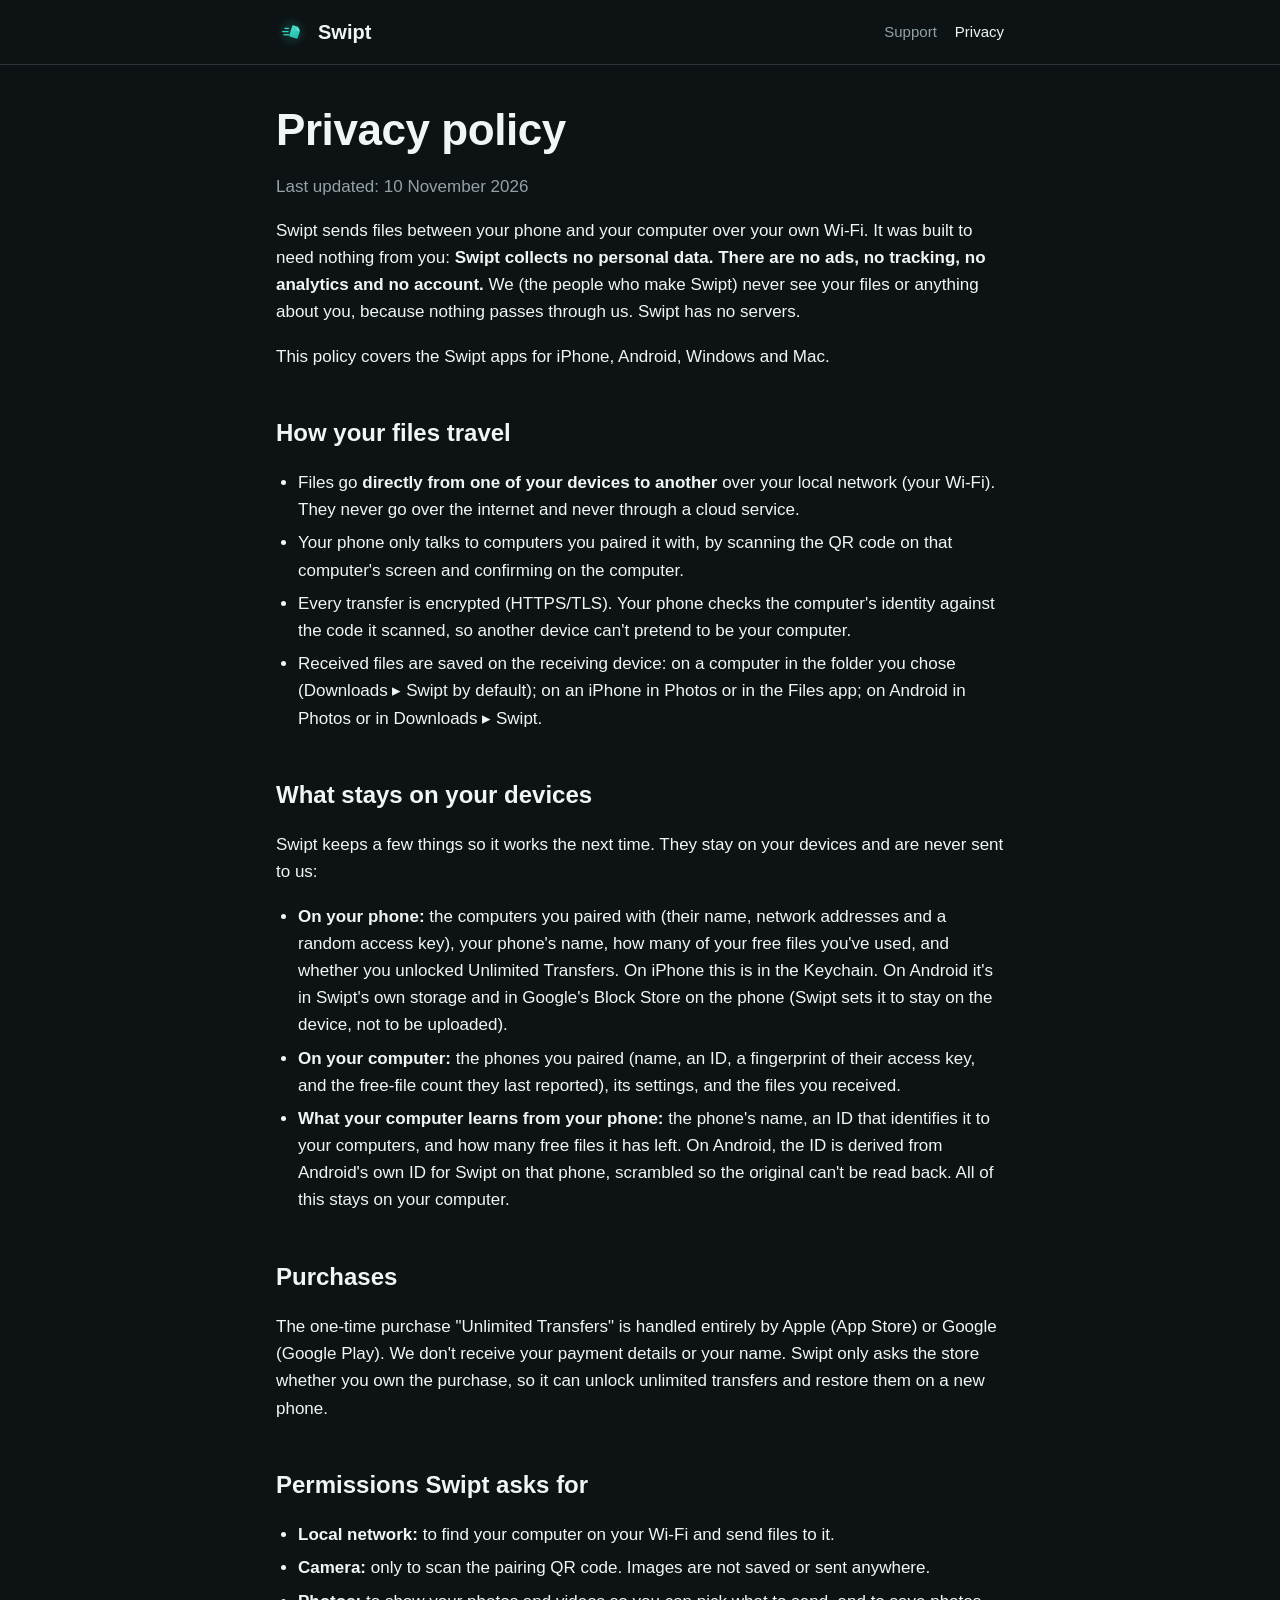
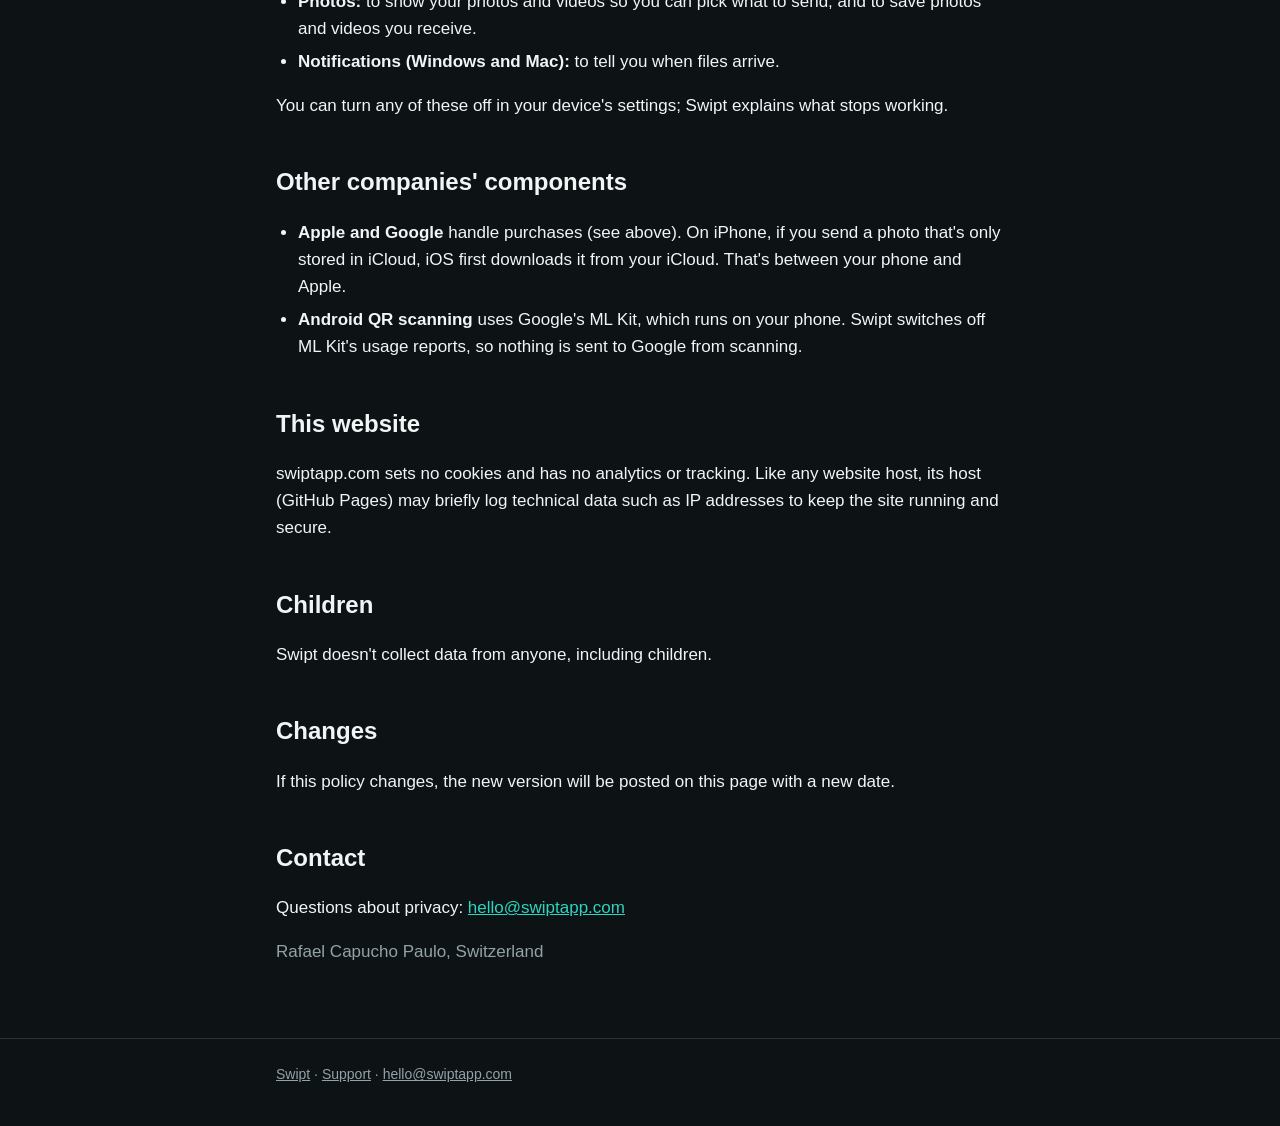
==== privacy/index.html @ dab8bc19 "Publish swiptapp.com (Swipt-Setup-1.0.0.exe)" ====
<!doctype html>
<html lang="en">
<head>
<meta charset="utf-8">
<meta name="viewport" content="width=device-width, initial-scale=1">
<title>Privacy policy · Swipt</title>
<meta name="description" content="Swipt collects no personal data: no ads, no tracking, no analytics, no account.">
<link rel="icon" href="/icon.png">
<link rel="apple-touch-icon" href="/icon.png">
<link rel="stylesheet" href="/style.css">
</head>
<body>
<header class="site"><div class="wrap">
  <a class="brand" href="/"><img src="/icon.png" alt="">Swipt</a>
  <nav class="site"><a href="/support/">Support</a><a href="/privacy/" aria-current="page">Privacy</a></nav>
</div></header>

<main><div class="wrap prose">
  <h1>Privacy policy</h1>
  <p class="muted">Last updated: 10 November 2026</p>

  <p>Swipt sends files between your phone and your computer over your own Wi-Fi. It was built to need nothing from you: <strong>Swipt collects no personal data. There are no ads, no tracking, no analytics and no account.</strong> We (the people who make Swipt) never see your files or anything about you, because nothing passes through us. Swipt has no servers.</p>
  <p>This policy covers the Swipt apps for iPhone, Android, Windows and Mac.</p>

  <h2>How your files travel</h2>
  <ul>
    <li>Files go <strong>directly from one of your devices to another</strong> over your local network (your Wi-Fi). They never go over the internet and never through a cloud service.</li>
    <li>Your phone only talks to computers you paired it with, by scanning the QR code on that computer's screen and confirming on the computer.</li>
    <li>Every transfer is encrypted (HTTPS/TLS). Your phone checks the computer's identity against the code it scanned, so another device can't pretend to be your computer.</li>
    <li>Received files are saved on the receiving device: on a computer in the folder you chose (Downloads ▸ Swipt by default); on an iPhone in Photos or in the Files app; on Android in Photos or in Downloads ▸ Swipt.</li>
  </ul>

  <h2>What stays on your devices</h2>
  <p>Swipt keeps a few things so it works the next time. They stay on your devices and are never sent to us:</p>
  <ul>
    <li><strong>On your phone:</strong> the computers you paired with (their name, network addresses and a random access key), your phone's name, how many of your free files you've used, and whether you unlocked Unlimited Transfers. On iPhone this is in the Keychain. On Android it's in Swipt's own storage and in Google's Block Store on the phone (Swipt sets it to stay on the device, not to be uploaded).</li>
    <li><strong>On your computer:</strong> the phones you paired (name, an ID, a fingerprint of their access key, and the free-file count they last reported), its settings, and the files you received.</li>
    <li><strong>What your computer learns from your phone:</strong> the phone's name, an ID that identifies it to your computers, and how many free files it has left. On Android, the ID is derived from Android's own ID for Swipt on that phone, scrambled so the original can't be read back. All of this stays on your computer.</li>
  </ul>

  <h2>Purchases</h2>
  <p>The one-time purchase "Unlimited Transfers" is handled entirely by Apple (App Store) or Google (Google Play). We don't receive your payment details or your name. Swipt only asks the store whether you own the purchase, so it can unlock unlimited transfers and restore them on a new phone.</p>

  <h2>Permissions Swipt asks for</h2>
  <ul>
    <li><strong>Local network:</strong> to find your computer on your Wi-Fi and send files to it.</li>
    <li><strong>Camera:</strong> only to scan the pairing QR code. Images are not saved or sent anywhere.</li>
    <li><strong>Photos:</strong> to show your photos and videos so you can pick what to send, and to save photos and videos you receive.</li>
    <li><strong>Notifications (Windows and Mac):</strong> to tell you when files arrive.</li>
  </ul>
  <p>You can turn any of these off in your device's settings; Swipt explains what stops working.</p>

  <h2>Other companies' components</h2>
  <ul>
    <li><strong>Apple and Google</strong> handle purchases (see above). On iPhone, if you send a photo that's only stored in iCloud, iOS first downloads it from your iCloud. That's between your phone and Apple.</li>
    <li><strong>Android QR scanning</strong> uses Google's ML Kit, which runs on your phone. Swipt switches off ML Kit's usage reports, so nothing is sent to Google from scanning.</li>
  </ul>

  <h2>This website</h2>
  <p>swiptapp.com sets no cookies and has no analytics or tracking. Like any website host, its host (GitHub Pages) may briefly log technical data such as IP addresses to keep the site running and secure.</p>

  <h2>Children</h2>
  <p>Swipt doesn't collect data from anyone, including children.</p>

  <h2>Changes</h2>
  <p>If this policy changes, the new version will be posted on this page with a new date.</p>

  <h2>Contact</h2>
  <p>Questions about privacy: <a href="mailto:hello@swiptapp.com">hello@swiptapp.com</a></p>
  <p class="muted">Rafael Capucho Paulo, Switzerland</p>
</div></main>

<footer class="site"><div class="wrap">
  <a href="/">Swipt</a> · <a href="/support/">Support</a> · <a href="mailto:hello@swiptapp.com">hello@swiptapp.com</a>
</div></footer>
</body>
</html>
---- style.css ----
/* swiptapp.com: the app's own look (packages/swipt_ui/lib/src/colors.dart), dark only. */
:root {
  --background: #0d1214;
  --surface: #151c1f;
  --surface-high: #1e272b;
  --outline: #29343a;
  --teal: #2dd4bf;
  --teal-light: #8df0e1;
  --on-teal: #032b27;
  --text: #f1f5f6;
  --text-muted: #93a2a8;
  color-scheme: dark;
}

* { box-sizing: border-box; }

body {
  margin: 0;
  background: var(--background);
  color: var(--text);
  font: 17px/1.6 -apple-system, BlinkMacSystemFont, "Segoe UI", Roboto, "Helvetica Neue", Arial, sans-serif;
  -webkit-font-smoothing: antialiased;
}

a { color: var(--teal); }
a:hover { color: var(--teal-light); }

.wrap { max-width: 760px; margin: 0 auto; padding: 0 16px; }

header.site {
  border-bottom: 1px solid var(--outline);
}
header.site .wrap {
  display: flex; align-items: center; justify-content: space-between; gap: 16px;
  min-height: 64px; flex-wrap: wrap;
}
.brand {
  display: flex; align-items: center; gap: 10px;
  color: var(--text); text-decoration: none; font-weight: 700; font-size: 20px;
}
.brand img { width: 32px; height: 32px; border-radius: 8px; }
nav.site a { color: var(--text-muted); text-decoration: none; margin-left: 18px; font-size: 15px; }
nav.site a:first-child { margin-left: 0; }
nav.site a:hover, nav.site a[aria-current="page"] { color: var(--text); }

main { padding: 40px 0 56px; }

h1 { font-size: clamp(30px, 6vw, 44px); line-height: 1.15; margin: 0 0 16px; letter-spacing: -0.01em; }
h2 { font-size: 24px; margin: 44px 0 12px; }
h3 { font-size: 18px; margin: 28px 0 6px; }
p, li { color: var(--text); }
.muted { color: var(--text-muted); }
.lead { font-size: 19px; color: var(--text-muted); max-width: 38em; }

.hero { text-align: center; padding-top: 16px; }
.hero img.mark { width: 96px; height: 96px; border-radius: 22px; margin-bottom: 20px; }
.hero .lead { margin: 0 auto; }
.tagline { color: var(--teal); font-weight: 600; margin: 0 0 18px; }

.downloads {
  display: grid; grid-template-columns: repeat(auto-fit, minmax(250px, 1fr)); gap: 12px;
  margin: 32px 0 8px;
}
.button {
  display: block; padding: 14px 16px; border-radius: 14px; text-align: center;
  text-decoration: none; font-weight: 600; border: 1px solid var(--outline);
  background: var(--surface); color: var(--text);
}
.button small { display: block; font-weight: 400; color: var(--text-muted); font-size: 13px; }
.button.primary { background: var(--teal); border-color: var(--teal); color: var(--on-teal); }
.button.primary small { color: var(--on-teal); opacity: 0.8; }
a.button:hover { border-color: var(--teal); color: var(--text); }
a.button.primary:hover { background: var(--teal-light); color: var(--on-teal); }
.button[aria-disabled="true"] { opacity: 0.6; }

.cards { display: grid; grid-template-columns: repeat(auto-fit, minmax(220px, 1fr)); gap: 12px; margin-top: 16px; }
.card { background: var(--surface); border: 1px solid var(--outline); border-radius: 16px; padding: 18px; }
.card h3 { margin: 0 0 6px; }
.card p { margin: 0; color: var(--text-muted); font-size: 15px; }

ol.steps { padding-left: 22px; }
ol.steps li { margin: 8px 0; }

.prose ul, .prose ol { padding-left: 22px; }
.prose li { margin: 6px 0; }

footer.site { border-top: 1px solid var(--outline); padding: 24px 0 40px; color: var(--text-muted); font-size: 14px; }
footer.site a { color: var(--text-muted); }
footer.site a:hover { color: var(--text); }
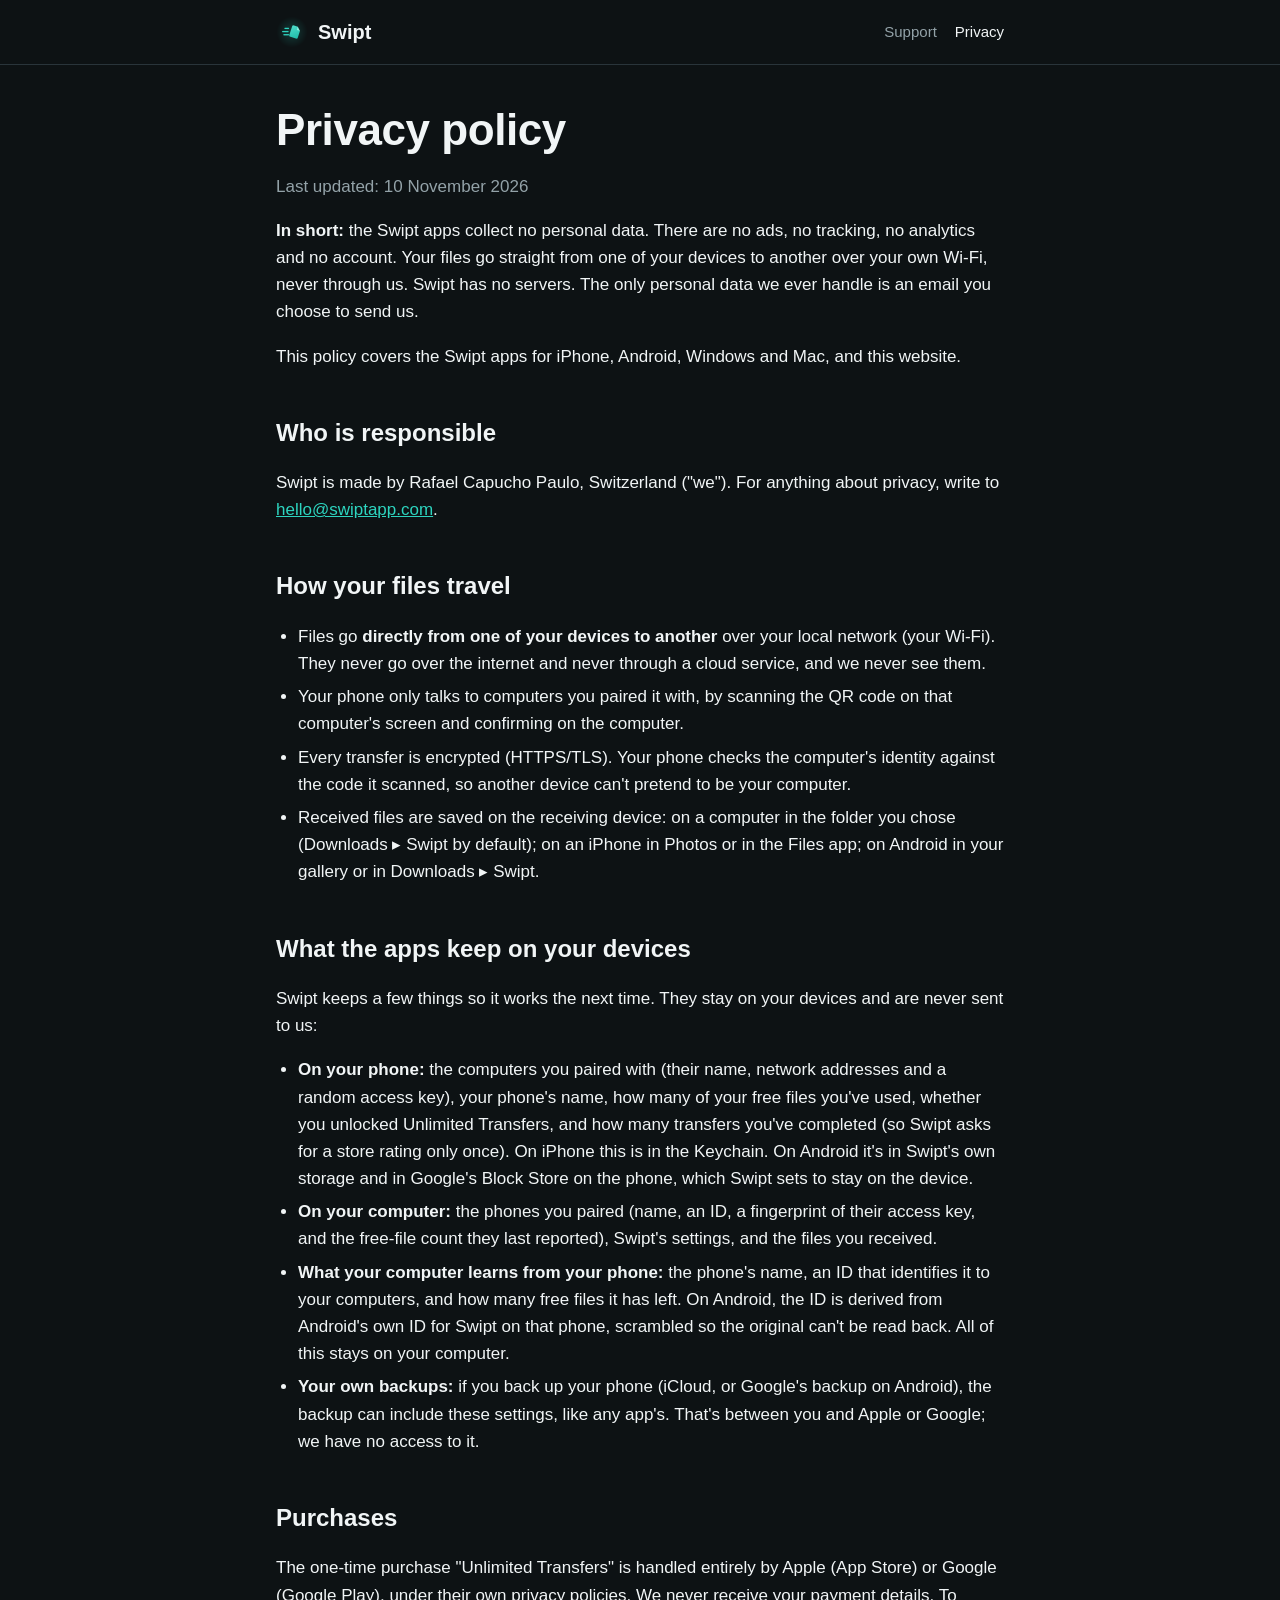
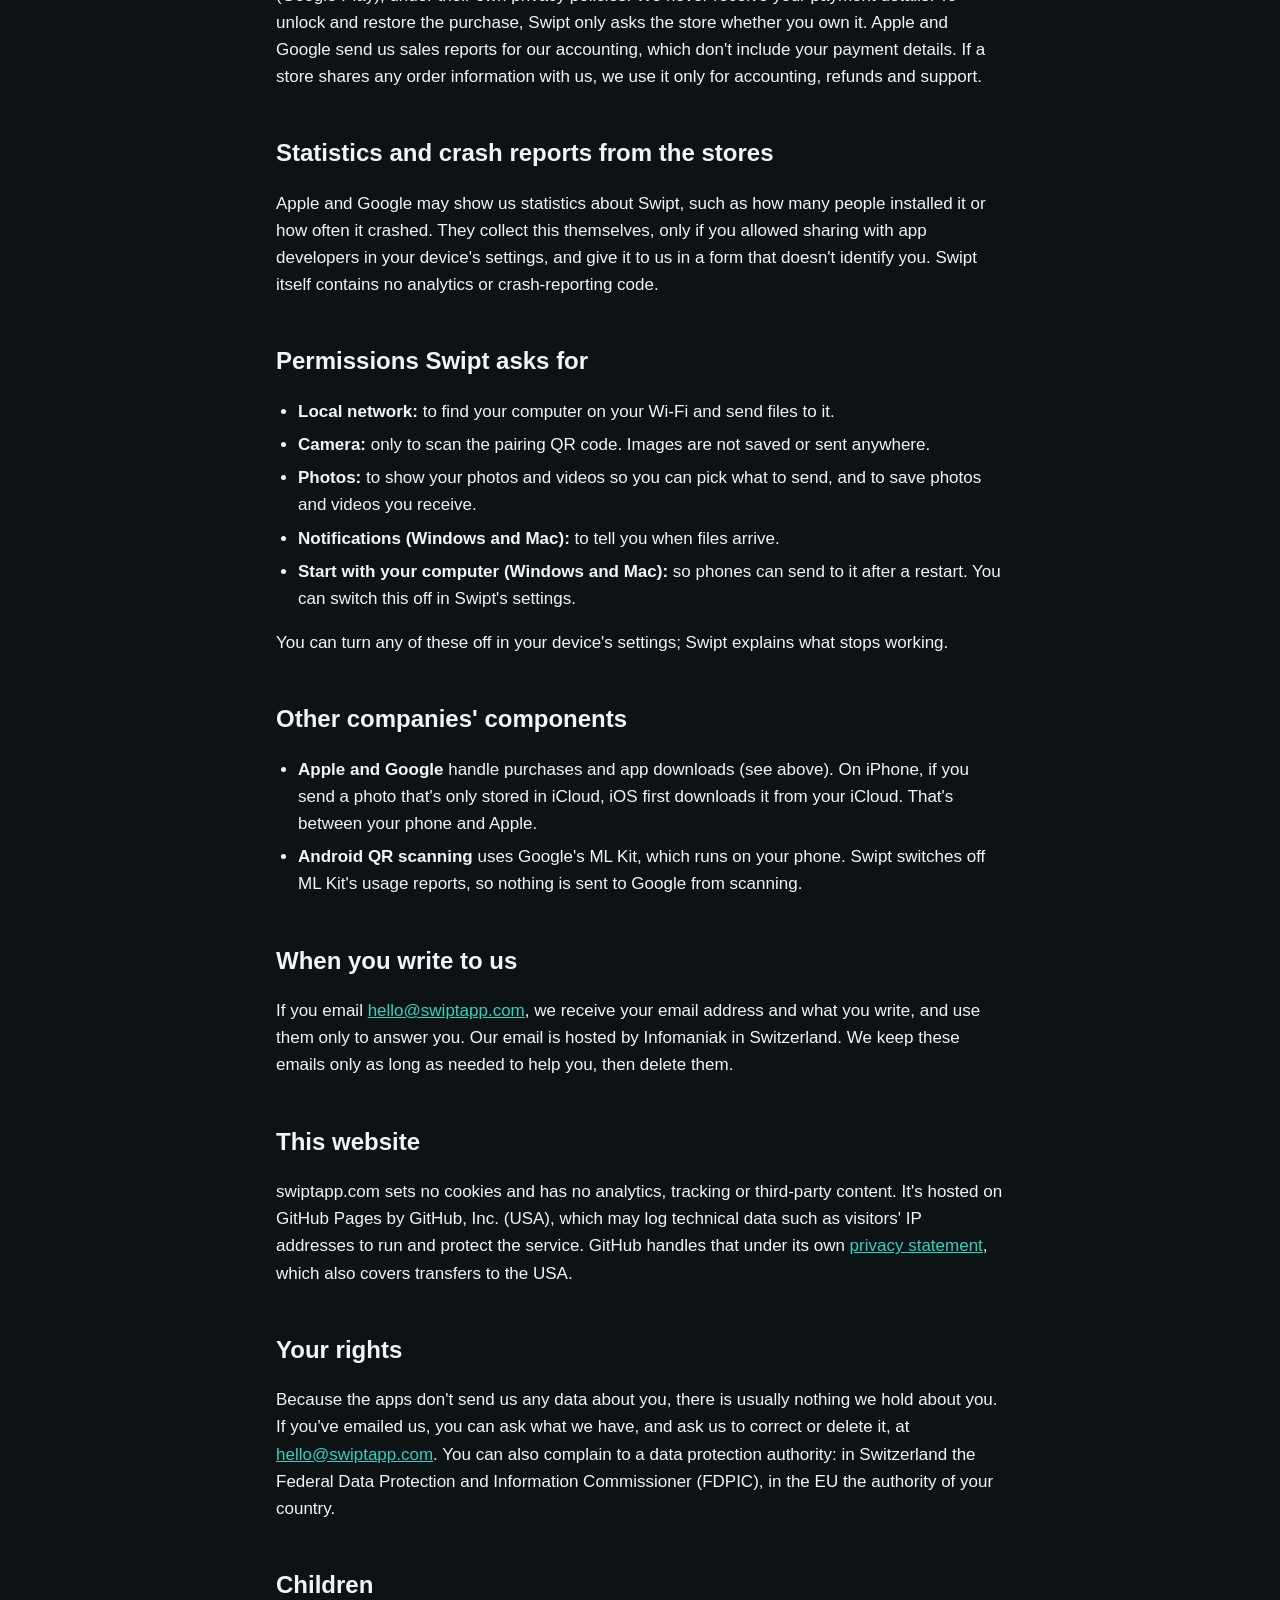
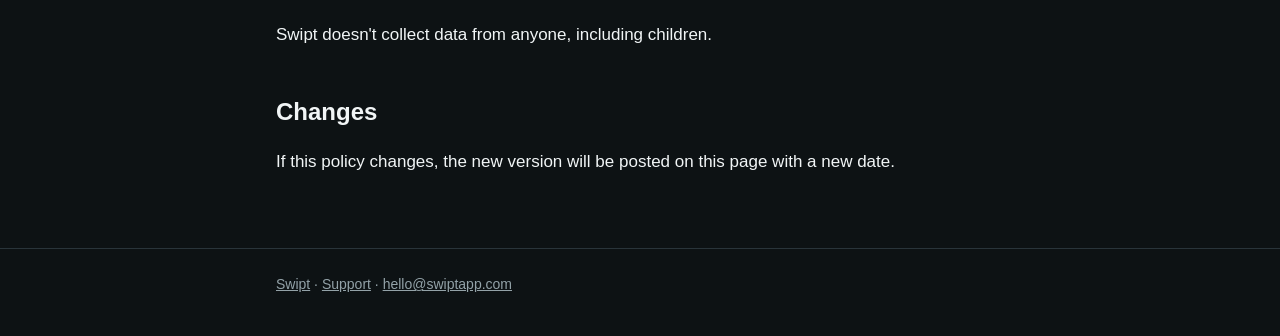
==== commit 248f9e9e: "Publish swiptapp.com (Swipt-Setup-1.0.0.exe)" ====
--- a/privacy/index.html
+++ b/privacy/index.html
@@ -4,7 +4,7 @@
 <meta charset="utf-8">
 <meta name="viewport" content="width=device-width, initial-scale=1">
 <title>Privacy policy · Swipt</title>
-<meta name="description" content="Swipt collects no personal data: no ads, no tracking, no analytics, no account.">
+<meta name="description" content="Swipt's apps collect no personal data: no ads, no tracking, no analytics, no account. Files go straight between your own devices.">
 <link rel="icon" href="/icon.png">
 <link rel="apple-touch-icon" href="/icon.png">
 <link rel="stylesheet" href="/style.css">
@@ -19,27 +19,34 @@
   <h1>Privacy policy</h1>
   <p class="muted">Last updated: 10 November 2026</p>
 
-  <p>Swipt sends files between your phone and your computer over your own Wi-Fi. It was built to need nothing from you: <strong>Swipt collects no personal data. There are no ads, no tracking, no analytics and no account.</strong> We (the people who make Swipt) never see your files or anything about you, because nothing passes through us. Swipt has no servers.</p>
-  <p>This policy covers the Swipt apps for iPhone, Android, Windows and Mac.</p>
+  <p><strong>In short:</strong> the Swipt apps collect no personal data. There are no ads, no tracking, no analytics and no account. Your files go straight from one of your devices to another over your own Wi-Fi, never through us. Swipt has no servers. The only personal data we ever handle is an email you choose to send us.</p>
+  <p>This policy covers the Swipt apps for iPhone, Android, Windows and Mac, and this website.</p>
+
+  <h2>Who is responsible</h2>
+  <p>Swipt is made by Rafael Capucho Paulo, Switzerland ("we"). For anything about privacy, write to <a href="mailto:hello@swiptapp.com">hello@swiptapp.com</a>.</p>
 
   <h2>How your files travel</h2>
   <ul>
-    <li>Files go <strong>directly from one of your devices to another</strong> over your local network (your Wi-Fi). They never go over the internet and never through a cloud service.</li>
+    <li>Files go <strong>directly from one of your devices to another</strong> over your local network (your Wi-Fi). They never go over the internet and never through a cloud service, and we never see them.</li>
     <li>Your phone only talks to computers you paired it with, by scanning the QR code on that computer's screen and confirming on the computer.</li>
     <li>Every transfer is encrypted (HTTPS/TLS). Your phone checks the computer's identity against the code it scanned, so another device can't pretend to be your computer.</li>
-    <li>Received files are saved on the receiving device: on a computer in the folder you chose (Downloads ▸ Swipt by default); on an iPhone in Photos or in the Files app; on Android in Photos or in Downloads ▸ Swipt.</li>
+    <li>Received files are saved on the receiving device: on a computer in the folder you chose (Downloads ▸ Swipt by default); on an iPhone in Photos or in the Files app; on Android in your gallery or in Downloads ▸ Swipt.</li>
   </ul>
 
-  <h2>What stays on your devices</h2>
+  <h2>What the apps keep on your devices</h2>
   <p>Swipt keeps a few things so it works the next time. They stay on your devices and are never sent to us:</p>
   <ul>
-    <li><strong>On your phone:</strong> the computers you paired with (their name, network addresses and a random access key), your phone's name, how many of your free files you've used, and whether you unlocked Unlimited Transfers. On iPhone this is in the Keychain. On Android it's in Swipt's own storage and in Google's Block Store on the phone (Swipt sets it to stay on the device, not to be uploaded).</li>
-    <li><strong>On your computer:</strong> the phones you paired (name, an ID, a fingerprint of their access key, and the free-file count they last reported), its settings, and the files you received.</li>
+    <li><strong>On your phone:</strong> the computers you paired with (their name, network addresses and a random access key), your phone's name, how many of your free files you've used, whether you unlocked Unlimited Transfers, and how many transfers you've completed (so Swipt asks for a store rating only once). On iPhone this is in the Keychain. On Android it's in Swipt's own storage and in Google's Block Store on the phone, which Swipt sets to stay on the device.</li>
+    <li><strong>On your computer:</strong> the phones you paired (name, an ID, a fingerprint of their access key, and the free-file count they last reported), Swipt's settings, and the files you received.</li>
     <li><strong>What your computer learns from your phone:</strong> the phone's name, an ID that identifies it to your computers, and how many free files it has left. On Android, the ID is derived from Android's own ID for Swipt on that phone, scrambled so the original can't be read back. All of this stays on your computer.</li>
+    <li><strong>Your own backups:</strong> if you back up your phone (iCloud, or Google's backup on Android), the backup can include these settings, like any app's. That's between you and Apple or Google; we have no access to it.</li>
   </ul>
 
   <h2>Purchases</h2>
-  <p>The one-time purchase "Unlimited Transfers" is handled entirely by Apple (App Store) or Google (Google Play). We don't receive your payment details or your name. Swipt only asks the store whether you own the purchase, so it can unlock unlimited transfers and restore them on a new phone.</p>
+  <p>The one-time purchase "Unlimited Transfers" is handled entirely by Apple (App Store) or Google (Google Play), under their own privacy policies. We never receive your payment details. To unlock and restore the purchase, Swipt only asks the store whether you own it. Apple and Google send us sales reports for our accounting, which don't include your payment details. If a store shares any order information with us, we use it only for accounting, refunds and support.</p>
+
+  <h2>Statistics and crash reports from the stores</h2>
+  <p>Apple and Google may show us statistics about Swipt, such as how many people installed it or how often it crashed. They collect this themselves, only if you allowed sharing with app developers in your device's settings, and give it to us in a form that doesn't identify you. Swipt itself contains no analytics or crash-reporting code.</p>
 
   <h2>Permissions Swipt asks for</h2>
   <ul>
@@ -47,27 +54,30 @@
     <li><strong>Camera:</strong> only to scan the pairing QR code. Images are not saved or sent anywhere.</li>
     <li><strong>Photos:</strong> to show your photos and videos so you can pick what to send, and to save photos and videos you receive.</li>
     <li><strong>Notifications (Windows and Mac):</strong> to tell you when files arrive.</li>
+    <li><strong>Start with your computer (Windows and Mac):</strong> so phones can send to it after a restart. You can switch this off in Swipt's settings.</li>
   </ul>
   <p>You can turn any of these off in your device's settings; Swipt explains what stops working.</p>
 
   <h2>Other companies' components</h2>
   <ul>
-    <li><strong>Apple and Google</strong> handle purchases (see above). On iPhone, if you send a photo that's only stored in iCloud, iOS first downloads it from your iCloud. That's between your phone and Apple.</li>
+    <li><strong>Apple and Google</strong> handle purchases and app downloads (see above). On iPhone, if you send a photo that's only stored in iCloud, iOS first downloads it from your iCloud. That's between your phone and Apple.</li>
     <li><strong>Android QR scanning</strong> uses Google's ML Kit, which runs on your phone. Swipt switches off ML Kit's usage reports, so nothing is sent to Google from scanning.</li>
   </ul>
 
+  <h2>When you write to us</h2>
+  <p>If you email <a href="mailto:hello@swiptapp.com">hello@swiptapp.com</a>, we receive your email address and what you write, and use them only to answer you. Our email is hosted by Infomaniak in Switzerland. We keep these emails only as long as needed to help you, then delete them.</p>
+
   <h2>This website</h2>
-  <p>swiptapp.com sets no cookies and has no analytics or tracking. Like any website host, its host (GitHub Pages) may briefly log technical data such as IP addresses to keep the site running and secure.</p>
+  <p>swiptapp.com sets no cookies and has no analytics, tracking or third-party content. It's hosted on GitHub Pages by GitHub, Inc. (USA), which may log technical data such as visitors' IP addresses to run and protect the service. GitHub handles that under its own <a href="https://docs.github.com/en/site-policy/privacy-policies/github-general-privacy-statement">privacy statement</a>, which also covers transfers to the USA.</p>
+
+  <h2>Your rights</h2>
+  <p>Because the apps don't send us any data about you, there is usually nothing we hold about you. If you've emailed us, you can ask what we have, and ask us to correct or delete it, at <a href="mailto:hello@swiptapp.com">hello@swiptapp.com</a>. You can also complain to a data protection authority: in Switzerland the Federal Data Protection and Information Commissioner (FDPIC), in the EU the authority of your country.</p>
 
   <h2>Children</h2>
   <p>Swipt doesn't collect data from anyone, including children.</p>
 
   <h2>Changes</h2>
   <p>If this policy changes, the new version will be posted on this page with a new date.</p>
-
-  <h2>Contact</h2>
-  <p>Questions about privacy: <a href="mailto:hello@swiptapp.com">hello@swiptapp.com</a></p>
-  <p class="muted">Rafael Capucho Paulo, Switzerland</p>
 </div></main>
 
 <footer class="site"><div class="wrap">
--- a/style.css
+++ b/style.css
@@ -62,10 +62,13 @@
   margin: 32px 0 8px;
 }
 .button {
-  display: block; padding: 14px 16px; border-radius: 14px; text-align: center;
+  display: flex; align-items: center; justify-content: center; gap: 12px;
+  padding: 14px 16px; border-radius: 14px;
   text-decoration: none; font-weight: 600; border: 1px solid var(--outline);
   background: var(--surface); color: var(--text);
 }
+.button > span { text-align: left; }
+.button svg { width: 26px; height: 26px; flex: none; fill: currentColor; }
 .button small { display: block; font-weight: 400; color: var(--text-muted); font-size: 13px; }
 .button.primary { background: var(--teal); border-color: var(--teal); color: var(--on-teal); }
 .button.primary small { color: var(--on-teal); opacity: 0.8; }
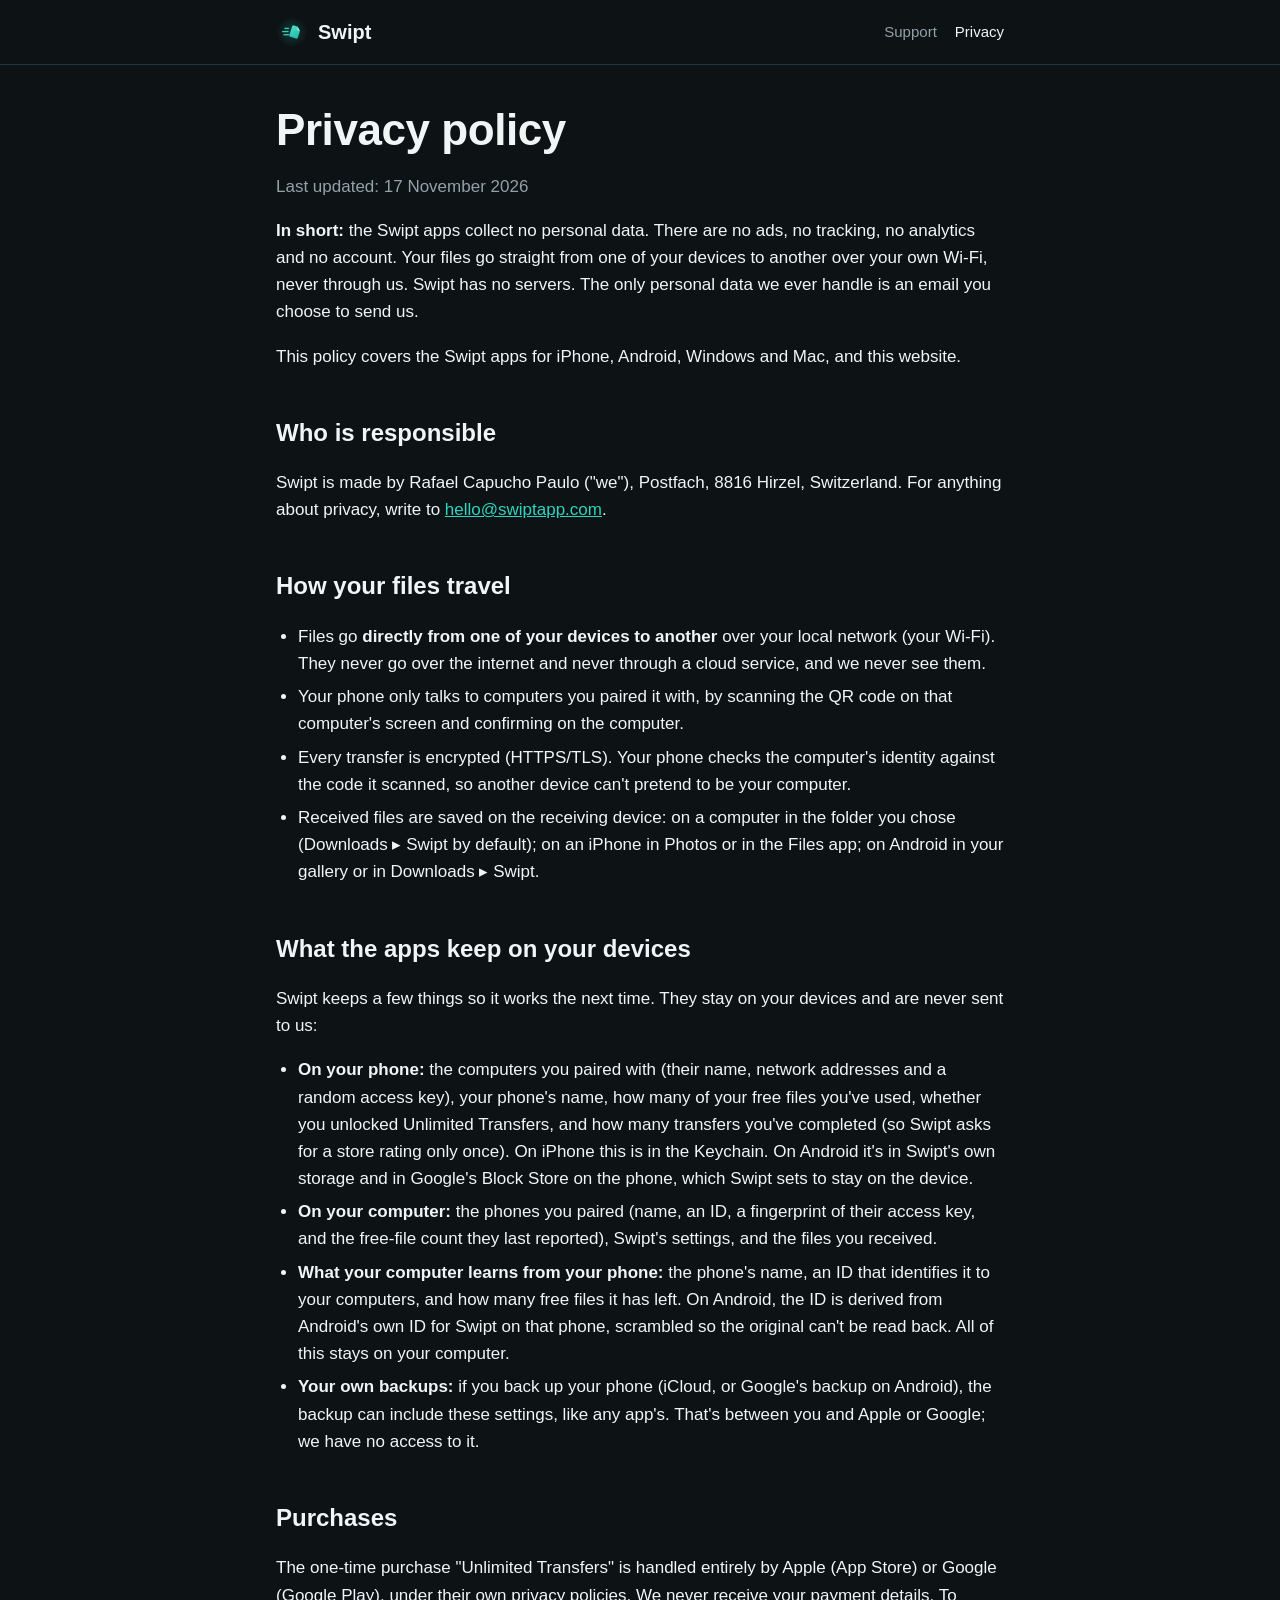
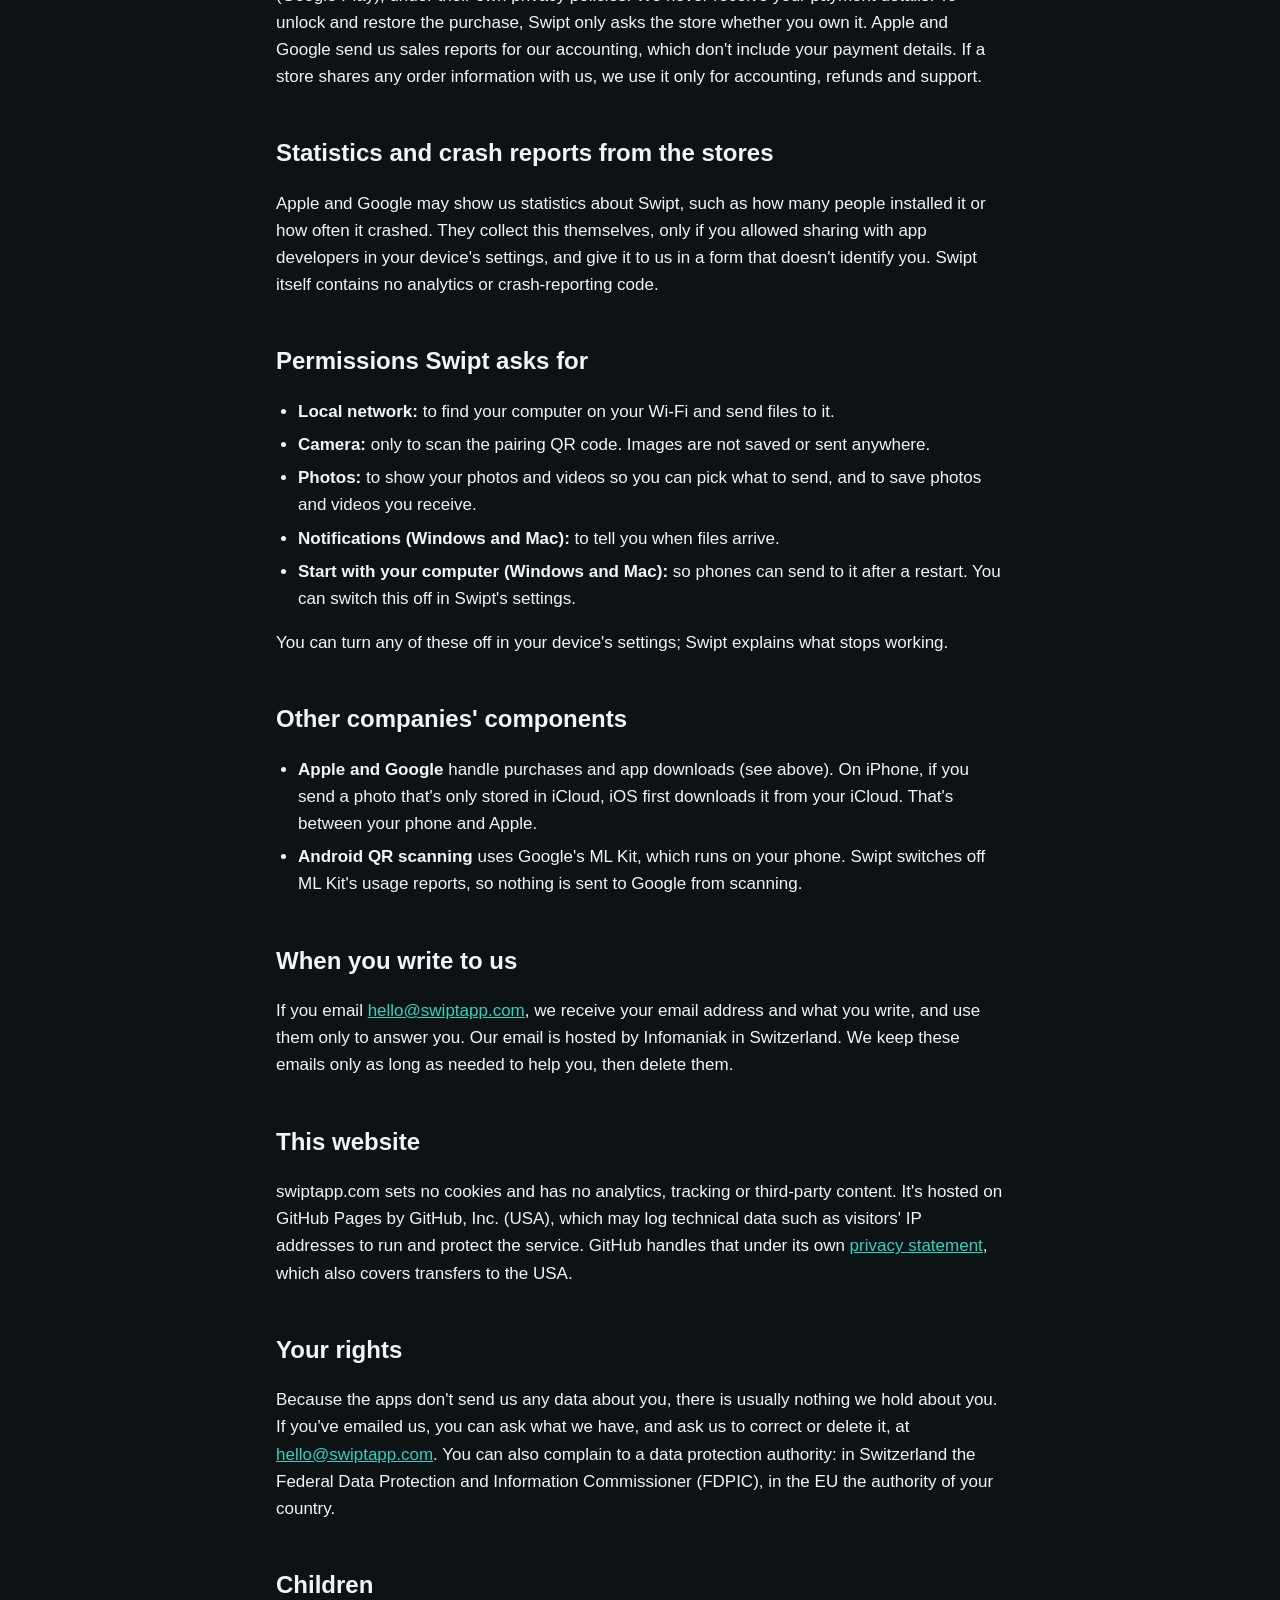
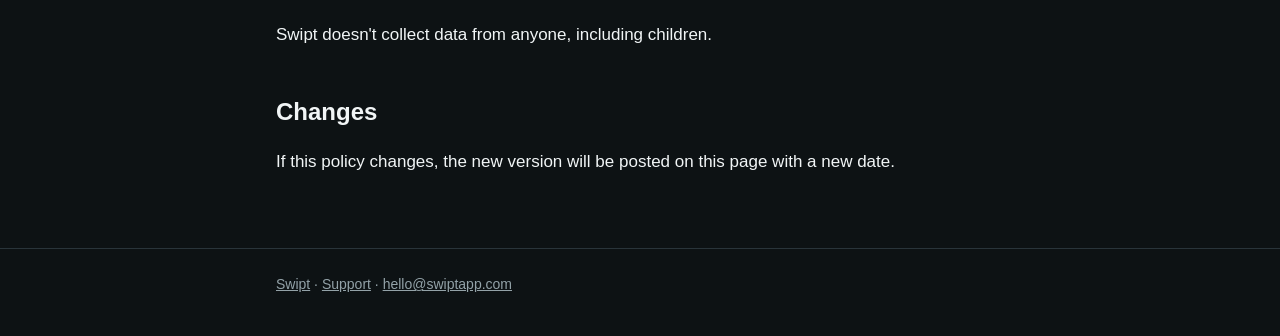
==== commit fc2a391d: "Publish swiptapp.com (Swipt-Setup-1.0.0.exe)" ====
--- a/privacy/index.html
+++ b/privacy/index.html
@@ -17,13 +17,13 @@
 
 <main><div class="wrap prose">
   <h1>Privacy policy</h1>
-  <p class="muted">Last updated: 10 November 2026</p>
+  <p class="muted">Last updated: 17 November 2026</p>
 
   <p><strong>In short:</strong> the Swipt apps collect no personal data. There are no ads, no tracking, no analytics and no account. Your files go straight from one of your devices to another over your own Wi-Fi, never through us. Swipt has no servers. The only personal data we ever handle is an email you choose to send us.</p>
   <p>This policy covers the Swipt apps for iPhone, Android, Windows and Mac, and this website.</p>
 
   <h2>Who is responsible</h2>
-  <p>Swipt is made by Rafael Capucho Paulo, Switzerland ("we"). For anything about privacy, write to <a href="mailto:hello@swiptapp.com">hello@swiptapp.com</a>.</p>
+  <p>Swipt is made by Rafael Capucho Paulo ("we"), Postfach, 8816 Hirzel, Switzerland. For anything about privacy, write to <a href="mailto:hello@swiptapp.com">hello@swiptapp.com</a>.</p>
 
   <h2>How your files travel</h2>
   <ul>
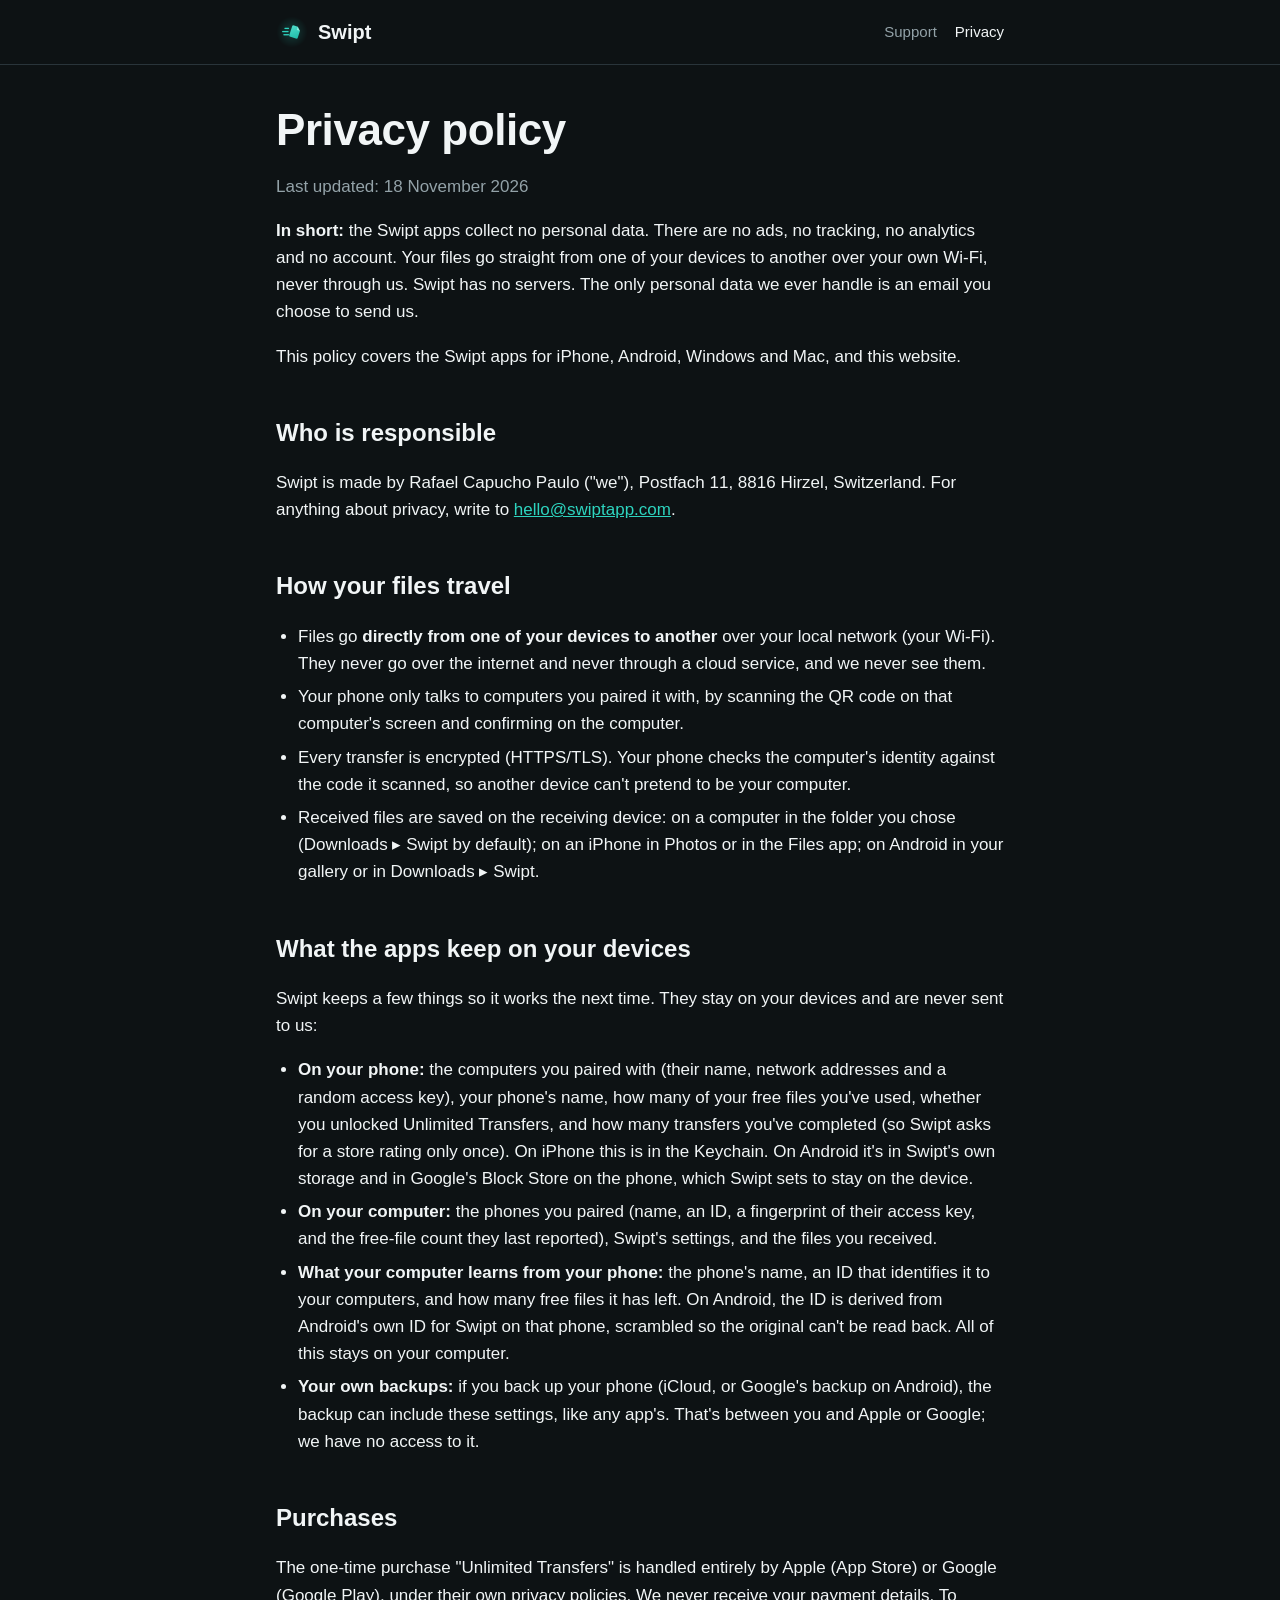
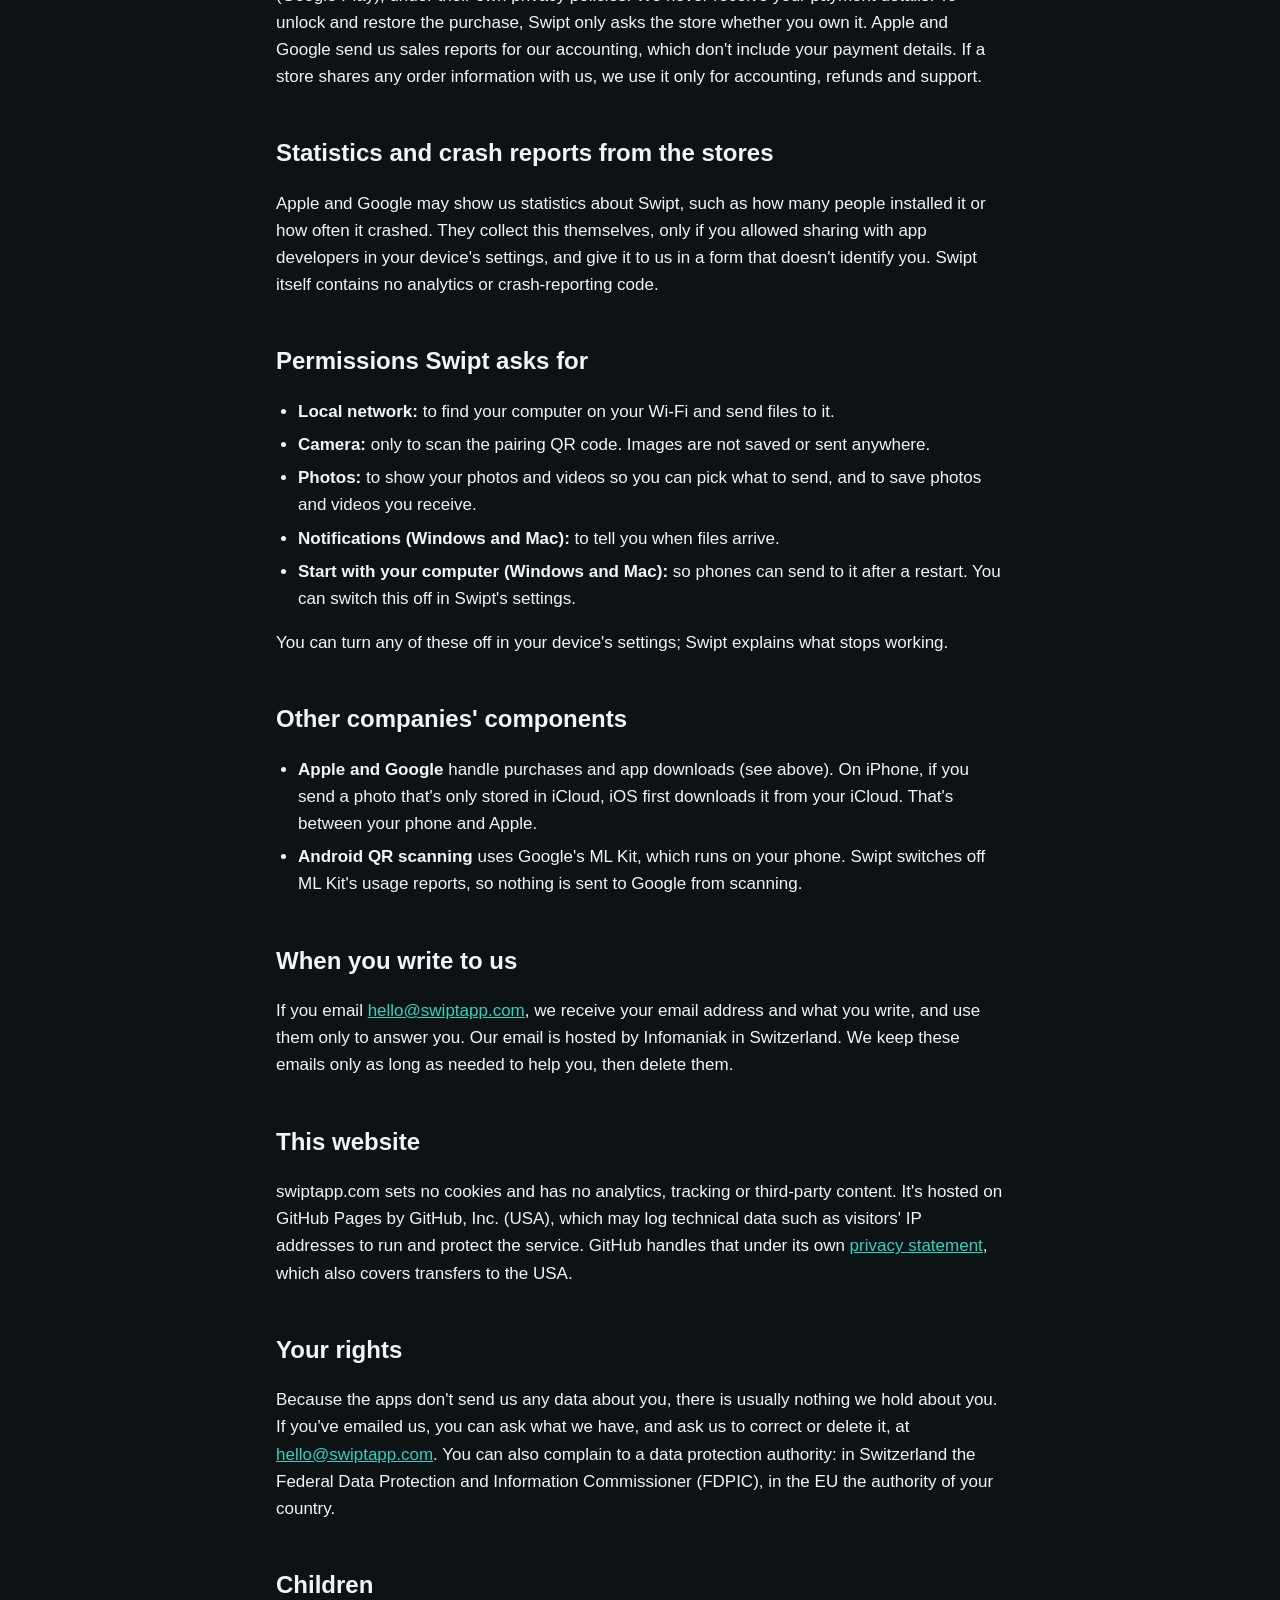
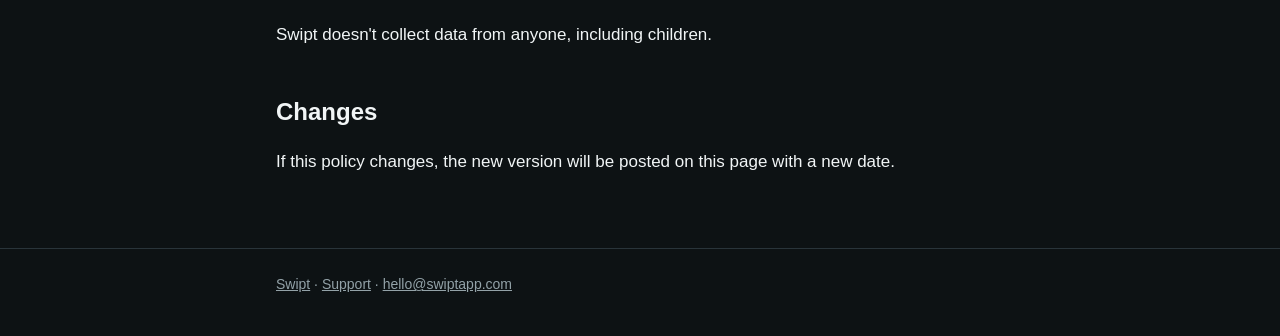
==== commit b32dd82f: "Publish swiptapp.com (Swipt-Setup-1.0.0.exe)" ====
--- a/privacy/index.html
+++ b/privacy/index.html
@@ -17,13 +17,13 @@
 
 <main><div class="wrap prose">
   <h1>Privacy policy</h1>
-  <p class="muted">Last updated: 17 November 2026</p>
+  <p class="muted">Last updated: 18 November 2026</p>
 
   <p><strong>In short:</strong> the Swipt apps collect no personal data. There are no ads, no tracking, no analytics and no account. Your files go straight from one of your devices to another over your own Wi-Fi, never through us. Swipt has no servers. The only personal data we ever handle is an email you choose to send us.</p>
   <p>This policy covers the Swipt apps for iPhone, Android, Windows and Mac, and this website.</p>
 
   <h2>Who is responsible</h2>
-  <p>Swipt is made by Rafael Capucho Paulo ("we"), Postfach, 8816 Hirzel, Switzerland. For anything about privacy, write to <a href="mailto:hello@swiptapp.com">hello@swiptapp.com</a>.</p>
+  <p>Swipt is made by Rafael Capucho Paulo ("we"), Postfach 11, 8816 Hirzel, Switzerland. For anything about privacy, write to <a href="mailto:hello@swiptapp.com">hello@swiptapp.com</a>.</p>
 
   <h2>How your files travel</h2>
   <ul>
